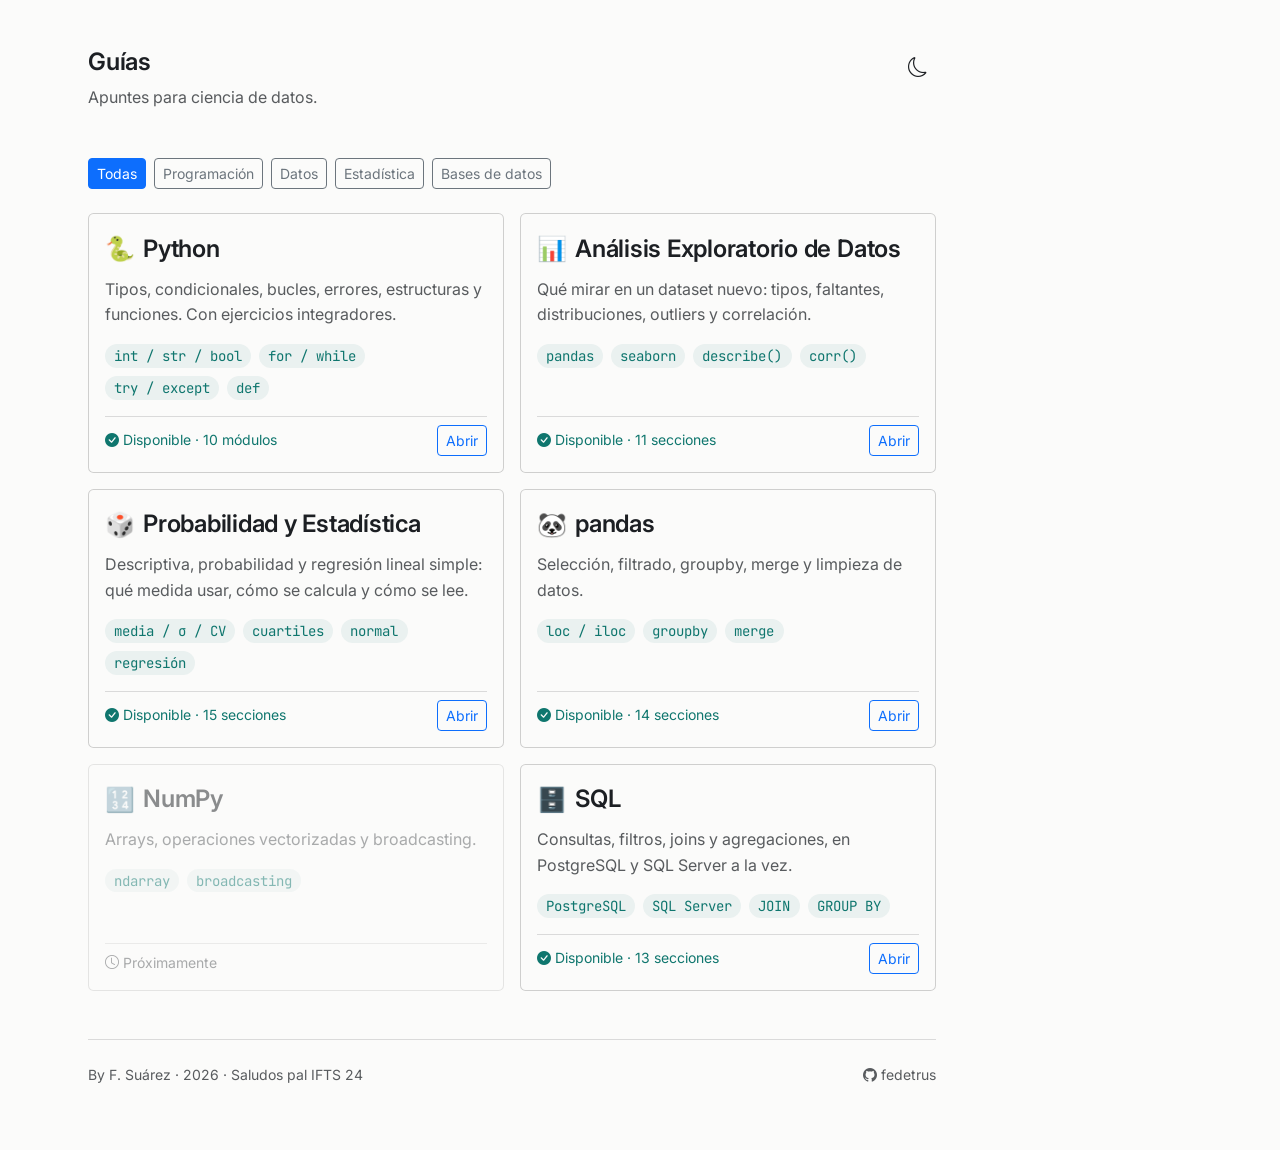
==== index.html @ 769d0e87 "Agrega la guía de SQL, en PostgreSQL y SQL Server a la vez Trece secciones: los dos motores y sus di" ====
<!doctype html>
<html lang="es" data-bs-theme="light">
<head>
<meta charset="utf-8">
<meta name="viewport" content="width=device-width, initial-scale=1">
<title>Guías</title>
<link rel="icon" href="data:image/svg+xml,<svg xmlns='http://www.w3.org/2000/svg' viewBox='0 0 100 100'><text y='.9em' font-size='90'>📚</text></svg>">
<link href="https://cdn.jsdelivr.net/npm/bootstrap@5.3.3/dist/css/bootstrap.min.css" rel="stylesheet">
<link href="https://cdn.jsdelivr.net/npm/bootstrap-icons@1.11.3/font/bootstrap-icons.min.css" rel="stylesheet">
<link href="https://fonts.googleapis.com/css2?family=Inter:wght@400;600&family=JetBrains+Mono:wght@400;600&display=swap" rel="stylesheet">
<link href="assets/guia.css" rel="stylesheet">
</head>
<body>

<main class="container px-3 px-lg-4 py-5" style="max-width:56rem">

  <!-- ── Encabezado ── -->
  <div class="d-flex justify-content-between align-items-start mb-5">
    <div>
      <h1 class="mb-2">Guías</h1>
      <p class="mb-0 text-body-secondary">Apuntes para ciencia de datos.</p>
    </div>
    <button class="btn btn-sm border-0 theme-btn flex-shrink-0" title="Cambiar tema">
      <i class="bi bi-moon fs-5"></i>
    </button>
  </div>

  <!-- ── Filtros ── -->
  <div class="d-flex flex-wrap gap-2 mb-4" id="filtros"></div>

  <!-- ── Tarjetas ── -->
  <div class="row row-cols-1 row-cols-md-2 g-3" id="grilla"></div>

  <footer class="pt-4 mt-5 border-top small text-body-secondary d-flex flex-wrap gap-2 justify-content-between">
    <span>By F. Suárez · 2026 · Saludos pal IFTS 24</span>
    <a href="https://github.com/fedetrus" class="text-decoration-none text-body-secondary">
      <i class="bi bi-github"></i> fedetrus
    </a>
  </footer>
</main>

<script src="https://cdn.jsdelivr.net/npm/bootstrap@5.3.3/dist/js/bootstrap.bundle.min.js"></script>
<script>
/* ═══════════════════════════════════════════════════════════════
   Para agregar una guía: sumá un objeto acá y creá su carpeta.
   estado: 'lista' | 'progreso' | 'pendiente'
   ═══════════════════════════════════════════════════════════════ */
const GUIAS = [
  {
    url: 'python/index.html', emoji: '🐍', titulo: 'Python',
    resumen: 'Tipos, condicionales, bucles, errores, estructuras y funciones. Con ejercicios integradores.',
    area: 'Programación', temas: ['int / str / bool', 'for / while', 'try / except', 'def'],
    partes: '10 módulos', estado: 'lista',
  },
  {
    url: 'eda/index.html', emoji: '📊', titulo: 'Análisis Exploratorio de Datos',
    resumen: 'Qué mirar en un dataset nuevo: tipos, faltantes, distribuciones, outliers y correlación.',
    area: 'Datos', temas: ['pandas', 'seaborn', 'describe()', 'corr()'],
    partes: '11 secciones', estado: 'lista',
  },
  {
    url: 'estadistica/index.html', emoji: '🎲', titulo: 'Probabilidad y Estadística',
    resumen: 'Descriptiva, probabilidad y regresión lineal simple: qué medida usar, cómo se calcula y cómo se lee.',
    area: 'Estadística', temas: ['media / σ / CV', 'cuartiles', 'normal', 'regresión'],
    partes: '15 secciones', estado: 'lista',
  },
  {
    url: 'pandas/index.html', emoji: '🐼', titulo: 'pandas',
    resumen: 'Selección, filtrado, groupby, merge y limpieza de datos.',
    area: 'Datos', temas: ['loc / iloc', 'groupby', 'merge'],
    partes: '14 secciones', estado: 'lista',
  },
  /* ── Borrá o completá estas dos ── */
  {
    url: '', emoji: '🔢', titulo: 'NumPy',
    resumen: 'Arrays, operaciones vectorizadas y broadcasting.',
    area: 'Datos', temas: ['ndarray', 'broadcasting'],
    partes: '', estado: 'pendiente',
  },
  {
    url: 'sql/index.html', emoji: '🗄️', titulo: 'SQL',
    resumen: 'Consultas, filtros, joins y agregaciones, en PostgreSQL y SQL Server a la vez.',
    area: 'Bases de datos', temas: ['PostgreSQL', 'SQL Server', 'JOIN', 'GROUP BY'],
    partes: '13 secciones', estado: 'lista',
  },
];

const ESTADO = {
  lista:     { texto: 'Disponible',    icono: 'check-circle-fill', clase: 'text-primary' },
  progreso:  { texto: 'En progreso',   icono: 'three-dots',        clase: 'text-body-secondary' },
  pendiente: { texto: 'Próximamente',  icono: 'clock',             clase: 'text-body-secondary' },
};

const grilla  = document.getElementById('grilla');
const filtros = document.getElementById('filtros');

/* ── Tarjeta ── */
const tarjeta = g => {
  const e     = ESTADO[g.estado];
  const viva  = Boolean(g.url);          // se puede abrir si tiene destino
  const temas = g.temas.map(t =>
    `<span class="badge rounded-pill bg-primary-subtle text-primary fw-normal">${t}</span>`).join('');

  return `<div class="col" data-area="${g.area}">
    <div class="card h-100 ${viva ? '' : 'opacity-50'}">
      <div class="card-body d-flex flex-column">
        <div class="d-flex align-items-center gap-2 mb-2">
          <span class="fs-4">${g.emoji}</span>
          <h2 class="mb-0">${g.titulo}</h2>
        </div>
        <p class="mb-3 text-body-secondary">${g.resumen}</p>
        <div class="d-flex flex-wrap gap-2 mb-3">${temas}</div>
        <div class="mt-auto d-flex align-items-center justify-content-between pt-2 border-top">
          <span class="small ${e.clase}"><i class="bi bi-${e.icono}"></i> ${e.texto}${g.partes ? ' · ' + g.partes : ''}</span>
          ${viva ? `<a href="${g.url}" class="btn btn-sm btn-outline-primary stretched-link">Abrir</a>` : ''}
        </div>
      </div>
    </div>
  </div>`;
};

/* ── Filtros por área ── */
const areas = ['Todas', ...new Set(GUIAS.map(g => g.area))];
const pintar = area => {
  grilla.innerHTML = GUIAS.filter(g => area === 'Todas' || g.area === area).map(tarjeta).join('');
  filtros.querySelectorAll('button').forEach(b =>
    b.className = `btn btn-sm ${b.textContent === area ? 'btn-primary' : 'btn-outline-secondary'}`);
};
filtros.innerHTML = areas.map(a => `<button type="button">${a}</button>`).join('');
filtros.querySelectorAll('button').forEach(b =>
  b.addEventListener('click', () => pintar(b.textContent)));
pintar('Todas');
</script>
<script src="assets/guia.js"></script>
</body>
</html>
---- assets/guia.css ----
/* ═══════════════════════════════════════════════════════════════
   Guías — único archivo de estilo. Todo se cambia acá.
   Casi todo son variables de Bootstrap sobrescritas: así sus
   componentes (tablas, cards, badges, offcanvas) toman el tema
   solos y no hay que estilarlos uno por uno.
   ═══════════════════════════════════════════════════════════════ */

/* ── 1. Tipografía: 2 familias, 3 tamaños ── */
:root{
  --bs-font-sans-serif: 'Inter', system-ui, -apple-system, 'Segoe UI', sans-serif;
  --bs-font-monospace:  'JetBrains Mono', ui-monospace, Menlo, monospace;
  --bs-body-font-size:  1rem;      /* cuerpo   */
  --t-lg:               1.5rem;    /* títulos  */
  --t-sm:               .875rem;   /* apoyo    */
  --bs-body-line-height: 1.6;
  --bs-border-radius:   .35rem;
}

/* ── 2. Color: un acento + rojo solo para errores ── */
[data-bs-theme="light"]{
  --bs-body-bg:#fbfbfa;  --bs-body-color:#1c1f23;  --bs-emphasis-color-rgb:28,31,35;
  --bs-primary:#0f766e;  --bs-primary-rgb:15,118,110;
  --bs-primary-bg-subtle:#0f766e12;
  --bs-danger:#b42318;   --bs-danger-rgb:180,35,24;
  --bs-danger-bg-subtle:#b4231810;
  --bs-border-color:#1c1f2326;
  --bs-code-color:#0f766e;
}
[data-bs-theme="dark"]{
  --bs-body-bg:#16191c;  --bs-body-color:#e7e9ea;  --bs-emphasis-color-rgb:231,233,234;
  --bs-primary:#5eead4;  --bs-primary-rgb:94,234,212;
  --bs-primary-bg-subtle:#5eead418;
  --bs-danger:#f97066;   --bs-danger-rgb:249,112,102;
  --bs-danger-bg-subtle:#f9706618;
  --bs-border-color:#e7e9ea26;
  --bs-code-color:#5eead4;
}

/* ── 3. Lo poco que Bootstrap no define ── */
html{ scroll-behavior:smooth; }
body{ padding-bottom:5rem; }                                  /* espacio para la barra inferior */
h1,h2{ font-size:var(--t-lg); font-weight:600; letter-spacing:-.01em; }
h3   { font-size:1rem; font-weight:600; text-transform:uppercase;
       letter-spacing:.06em; opacity:.65; }
code,pre,table,.badge,.nav-link,.small,small,figcaption{ font-size:var(--t-sm); }
table,.badge{ font-family:var(--bs-font-monospace); }

pre{ font-family:var(--bs-font-monospace); margin:0; overflow-x:auto;
     padding:.85rem 1rem; border-radius:var(--bs-border-radius);
     background:rgba(var(--bs-emphasis-color-rgb),.05);
     border-left:3px solid var(--bs-primary); }
pre.out{ background:transparent; opacity:.7; padding:.5rem 1rem;
         border-left:2px dashed rgba(var(--bs-emphasis-color-rgb),.3); }
pre .cm{ opacity:.5; }                                        /* comentarios dentro del código */
pre .kw{ color:var(--bs-primary); font-weight:600; }          /* palabras clave (SQL) */

/* ── 4. Layout: aside fijo a la derecha (Bootstrap no lo trae) ── */
@media (min-width:992px){
  body{ padding-bottom:1rem; padding-right:16rem; }
  .bottombar{ display:none; }
  .sidebar-lg{ position:fixed; inset:0 0 0 auto; width:16rem; overflow-y:auto;
               border-left:1px solid var(--bs-border-color); padding:1.5rem 1rem; }
}
@media (max-width:991.98px){ .sidebar-lg{ display:none; } }
.bottombar{ position:fixed; inset:auto 0 0 0; z-index:1030;
            background:color-mix(in srgb, var(--bs-body-bg) 92%, var(--bs-body-color));
            border-top:1px solid var(--bs-border-color); backdrop-filter:blur(8px); }

/* ── 5. Modo de lectura: scroll continuo o un módulo por vez ── */
section{ scroll-margin-top:1.5rem; }
[data-mode="panels"] section{ display:none; }
[data-mode="panels"] section.is-active{ display:block; animation:fade .35s ease; }
@keyframes fade{ from{ opacity:0; transform:translateY(8px); } to{ opacity:1; transform:none; } }

/* ── 6. Índice ── */
.nav-link{ color:var(--bs-body-color); opacity:.7; cursor:pointer;
           border-radius:var(--bs-border-radius); padding:.4rem .6rem; }
.nav-link.active{ background:var(--bs-primary-bg-subtle); color:var(--bs-primary);
                  font-weight:600; opacity:1; }
#toc .nav-link{ padding:.55rem .7rem; }
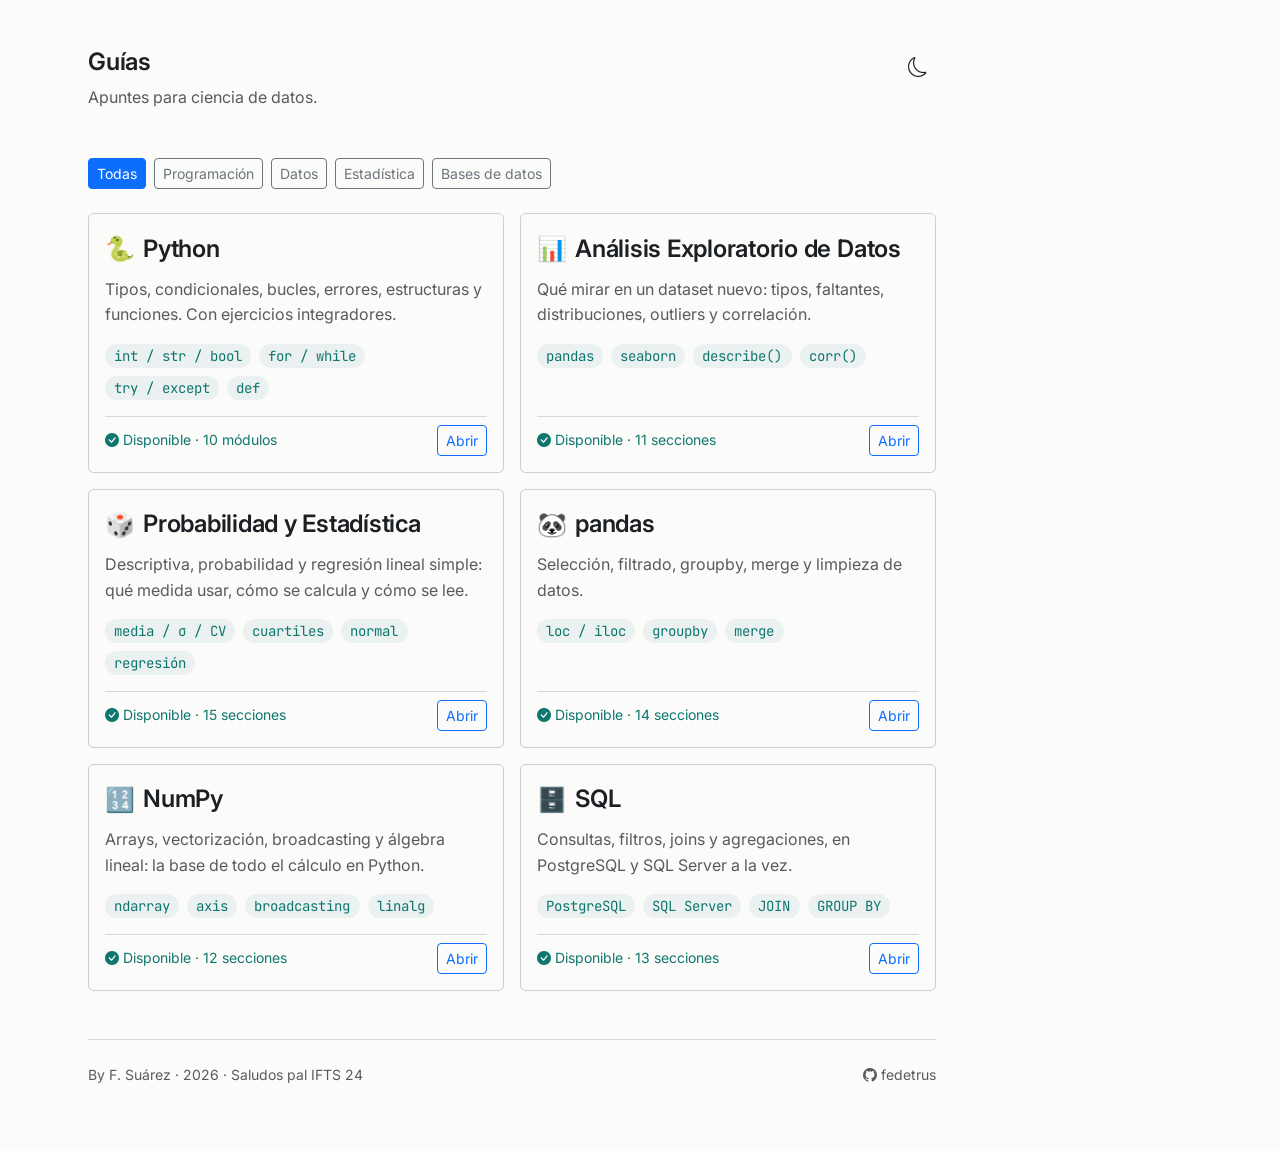
==== commit 7a287b23: "Agrega la guía de NumPy Doce secciones: qué es un array y por qué es rápido, creación, forma y tipo," ====
--- a/index.html
+++ b/index.html
@@ -70,12 +70,11 @@
     area: 'Datos', temas: ['loc / iloc', 'groupby', 'merge'],
     partes: '14 secciones', estado: 'lista',
   },
-  /* ── Borrá o completá estas dos ── */
   {
-    url: '', emoji: '🔢', titulo: 'NumPy',
-    resumen: 'Arrays, operaciones vectorizadas y broadcasting.',
-    area: 'Datos', temas: ['ndarray', 'broadcasting'],
-    partes: '', estado: 'pendiente',
+    url: 'numpy/index.html', emoji: '🔢', titulo: 'NumPy',
+    resumen: 'Arrays, vectorización, broadcasting y álgebra lineal: la base de todo el cálculo en Python.',
+    area: 'Datos', temas: ['ndarray', 'axis', 'broadcasting', 'linalg'],
+    partes: '12 secciones', estado: 'lista',
   },
   {
     url: 'sql/index.html', emoji: '🗄️', titulo: 'SQL',
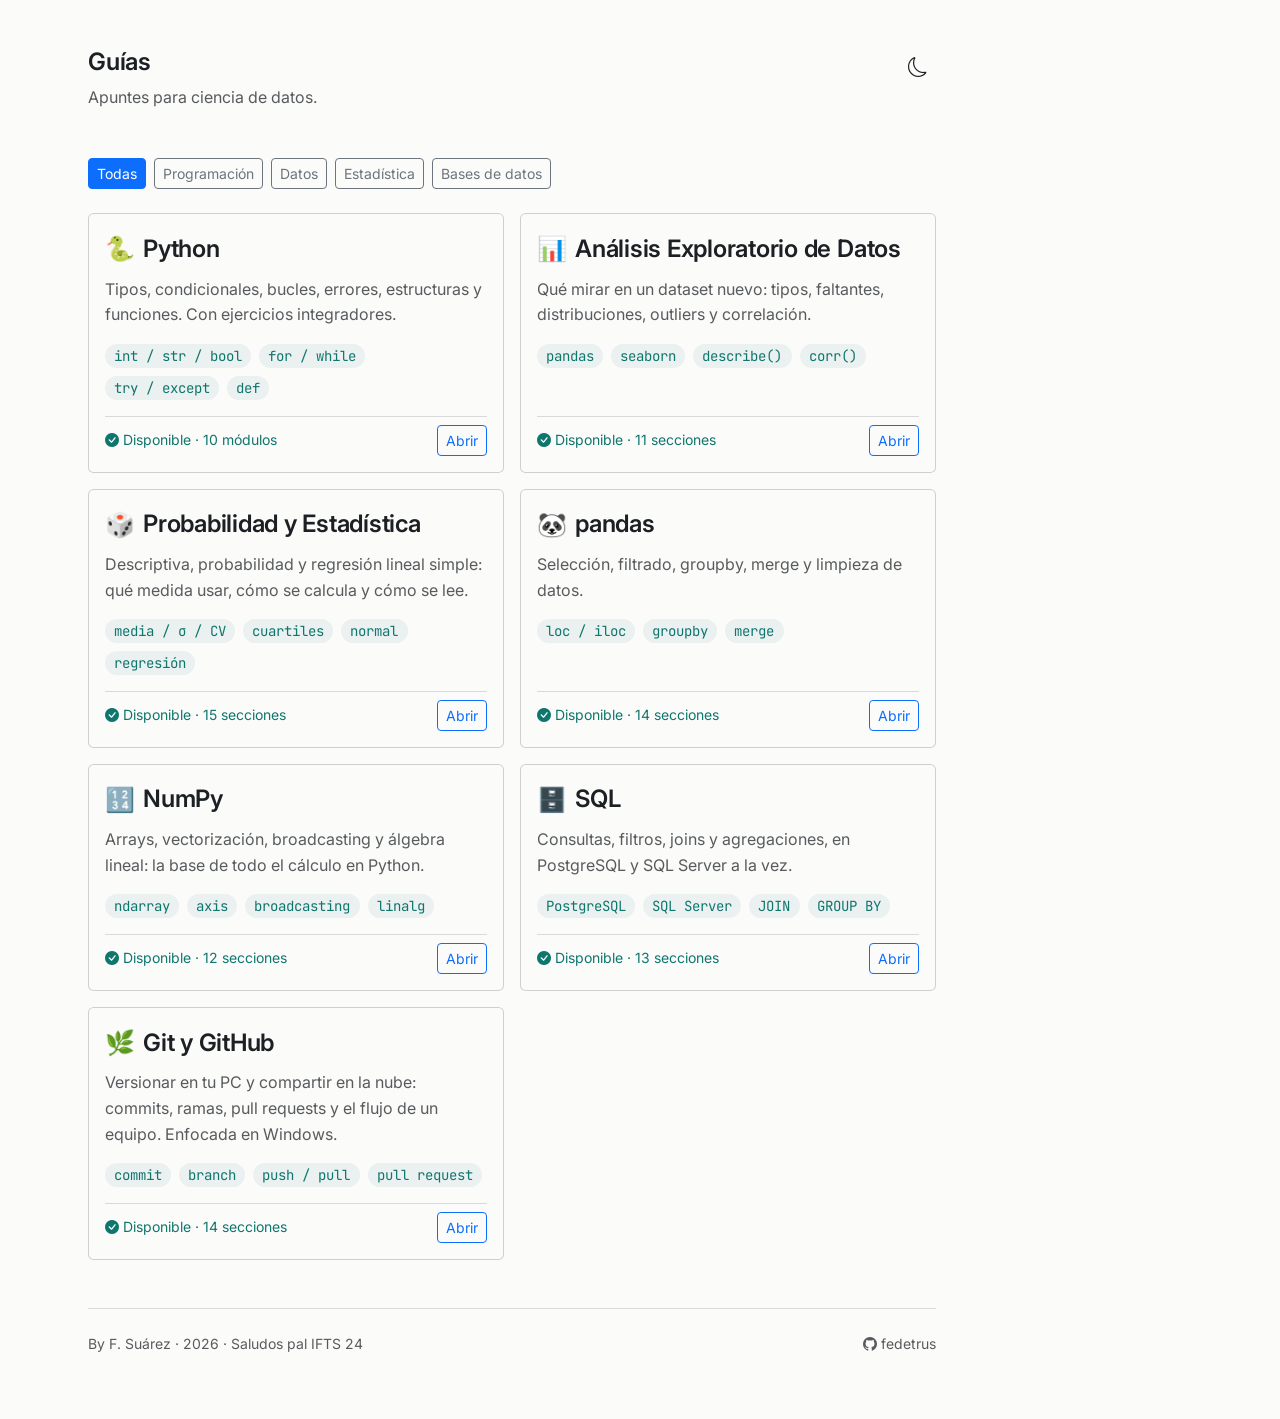
==== commit ab6be55c: "Agrega la guía de Git y GitHub Co-Authored-By: Claude Opus 5 (1M context) <noreply@anthropic.com> Cl" ====
--- a/index.html
+++ b/index.html
@@ -82,6 +82,12 @@
     area: 'Bases de datos', temas: ['PostgreSQL', 'SQL Server', 'JOIN', 'GROUP BY'],
     partes: '13 secciones', estado: 'lista',
   },
+  {
+    url: 'git/index.html', emoji: '🌿', titulo: 'Git y GitHub',
+    resumen: 'Versionar en tu PC y compartir en la nube: commits, ramas, pull requests y el flujo de un equipo. Enfocada en Windows.',
+    area: 'Programación', temas: ['commit', 'branch', 'push / pull', 'pull request'],
+    partes: '14 secciones', estado: 'lista',
+  },
 ];
 
 const ESTADO = {
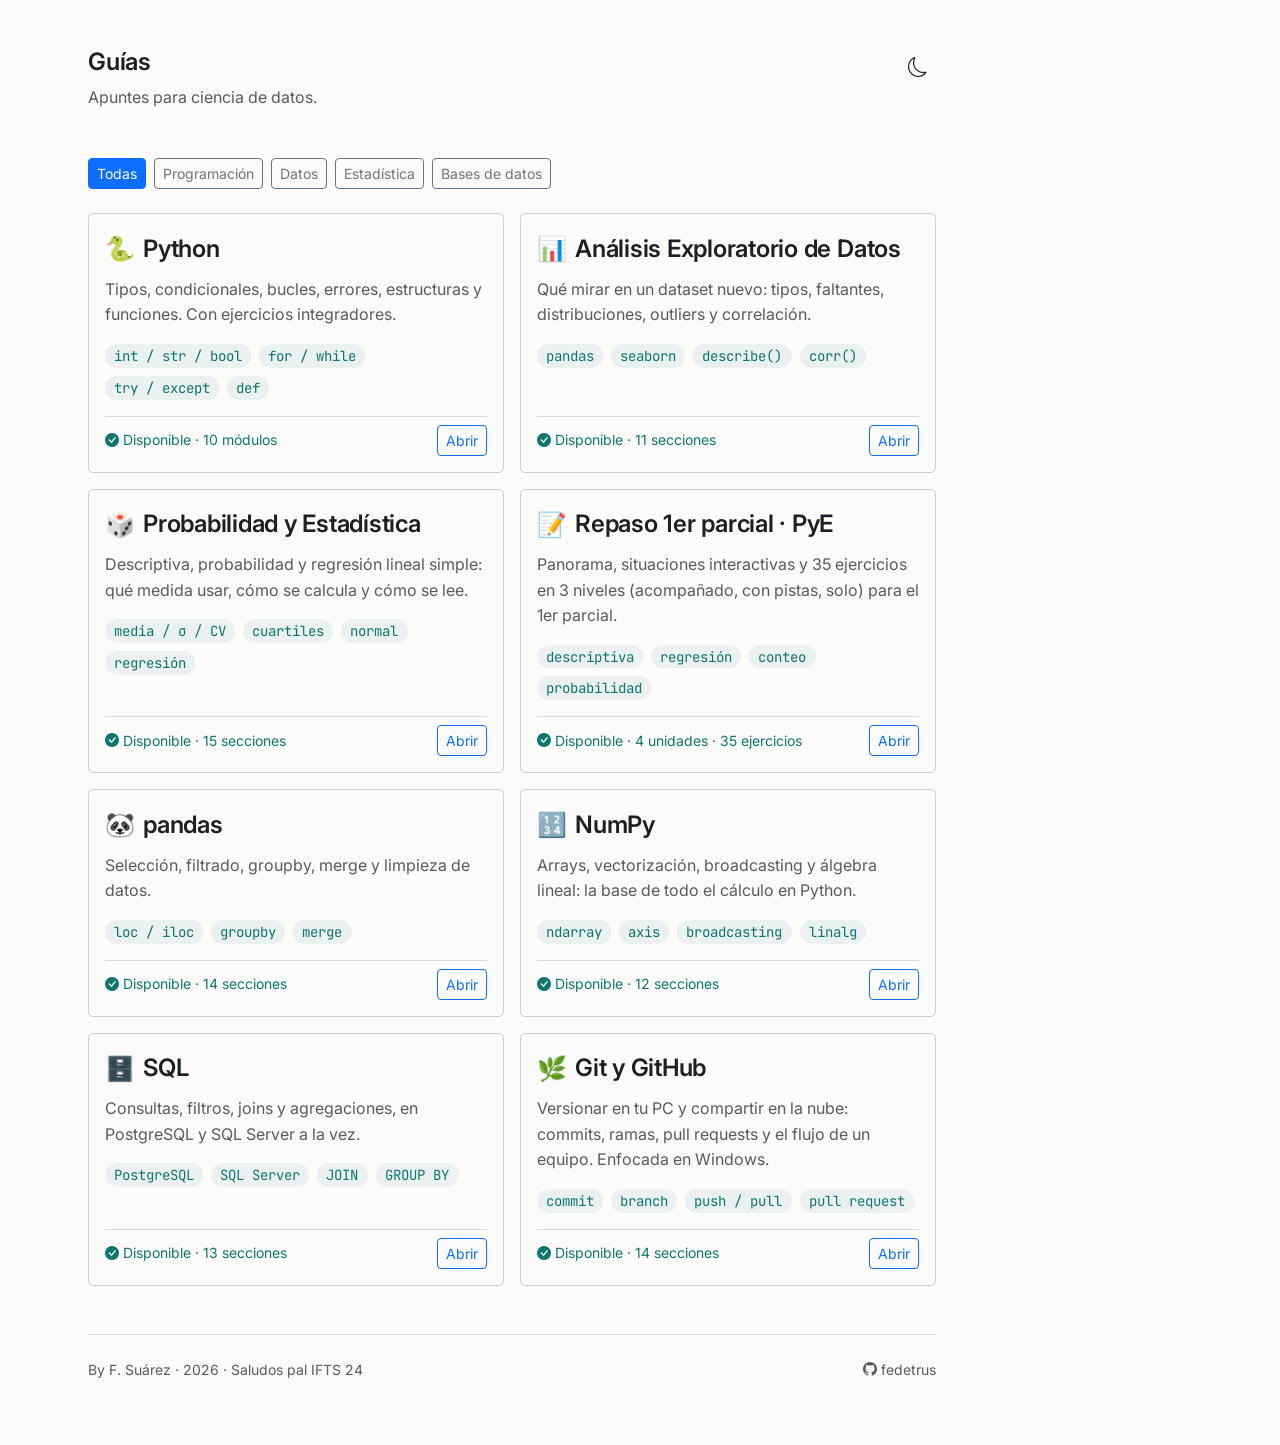
==== commit 7f326230: "Agrega el repaso del 1er parcial de PyE Página interactiva para preparar el primer parcial de Probab" ====
--- a/index.html
+++ b/index.html
@@ -63,6 +63,12 @@
     resumen: 'Descriptiva, probabilidad y regresión lineal simple: qué medida usar, cómo se calcula y cómo se lee.',
     area: 'Estadística', temas: ['media / σ / CV', 'cuartiles', 'normal', 'regresión'],
     partes: '15 secciones', estado: 'lista',
+  },
+  {
+    url: 'parcial-pye/index.html', emoji: '📝', titulo: 'Repaso 1er parcial · PyE',
+    resumen: 'Panorama, situaciones interactivas y 35 ejercicios en 3 niveles (acompañado, con pistas, solo) para el 1er parcial.',
+    area: 'Estadística', temas: ['descriptiva', 'regresión', 'conteo', 'probabilidad'],
+    partes: '4 unidades · 35 ejercicios', estado: 'lista',
   },
   {
     url: 'pandas/index.html', emoji: '🐼', titulo: 'pandas',
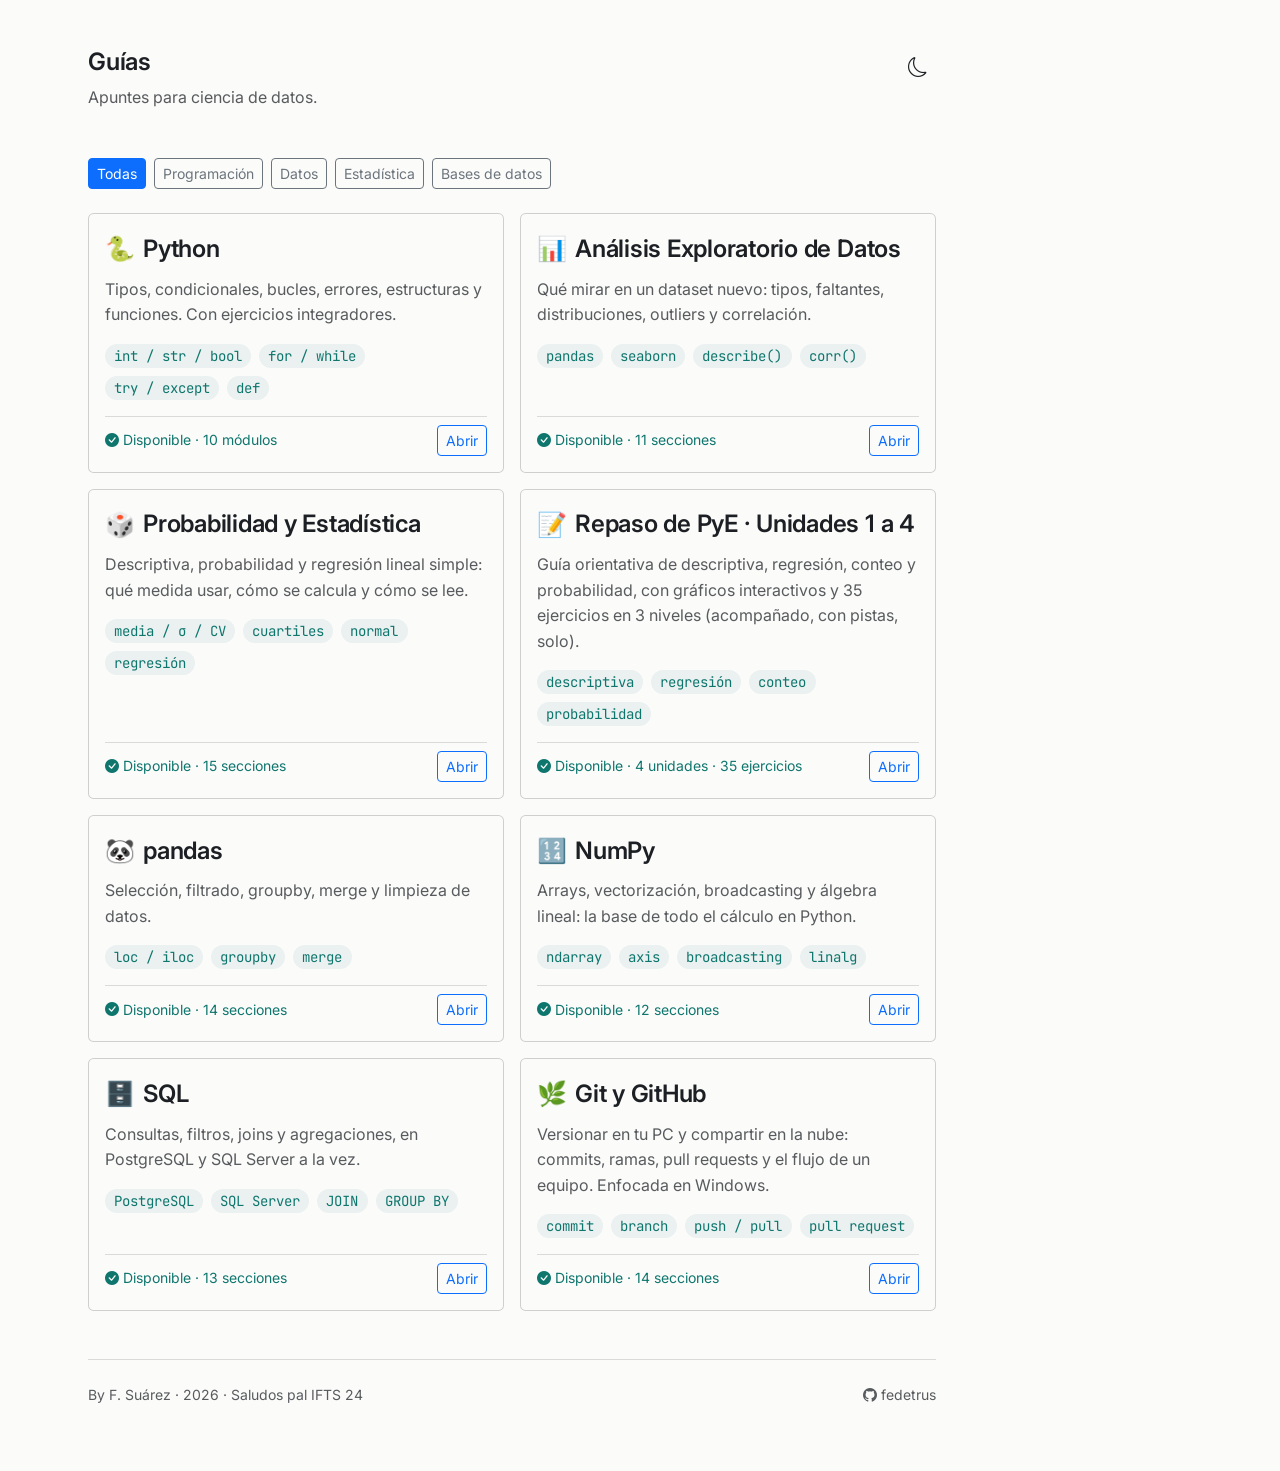
==== commit ddc6fc2f: "Renombra el repaso de PyE a guía orientativa de las unidades 1 a 4 La guía ya no se presenta como pr" ====
--- a/index.html
+++ b/index.html
@@ -65,8 +65,8 @@
     partes: '15 secciones', estado: 'lista',
   },
   {
-    url: 'parcial-pye/index.html', emoji: '📝', titulo: 'Repaso 1er parcial · PyE',
-    resumen: 'Panorama, situaciones interactivas y 35 ejercicios en 3 niveles (acompañado, con pistas, solo) para el 1er parcial.',
+    url: 'repaso-pye/index.html', emoji: '📝', titulo: 'Repaso de PyE · Unidades 1 a 4',
+    resumen: 'Guía orientativa de descriptiva, regresión, conteo y probabilidad, con gráficos interactivos y 35 ejercicios en 3 niveles (acompañado, con pistas, solo).',
     area: 'Estadística', temas: ['descriptiva', 'regresión', 'conteo', 'probabilidad'],
     partes: '4 unidades · 35 ejercicios', estado: 'lista',
   },
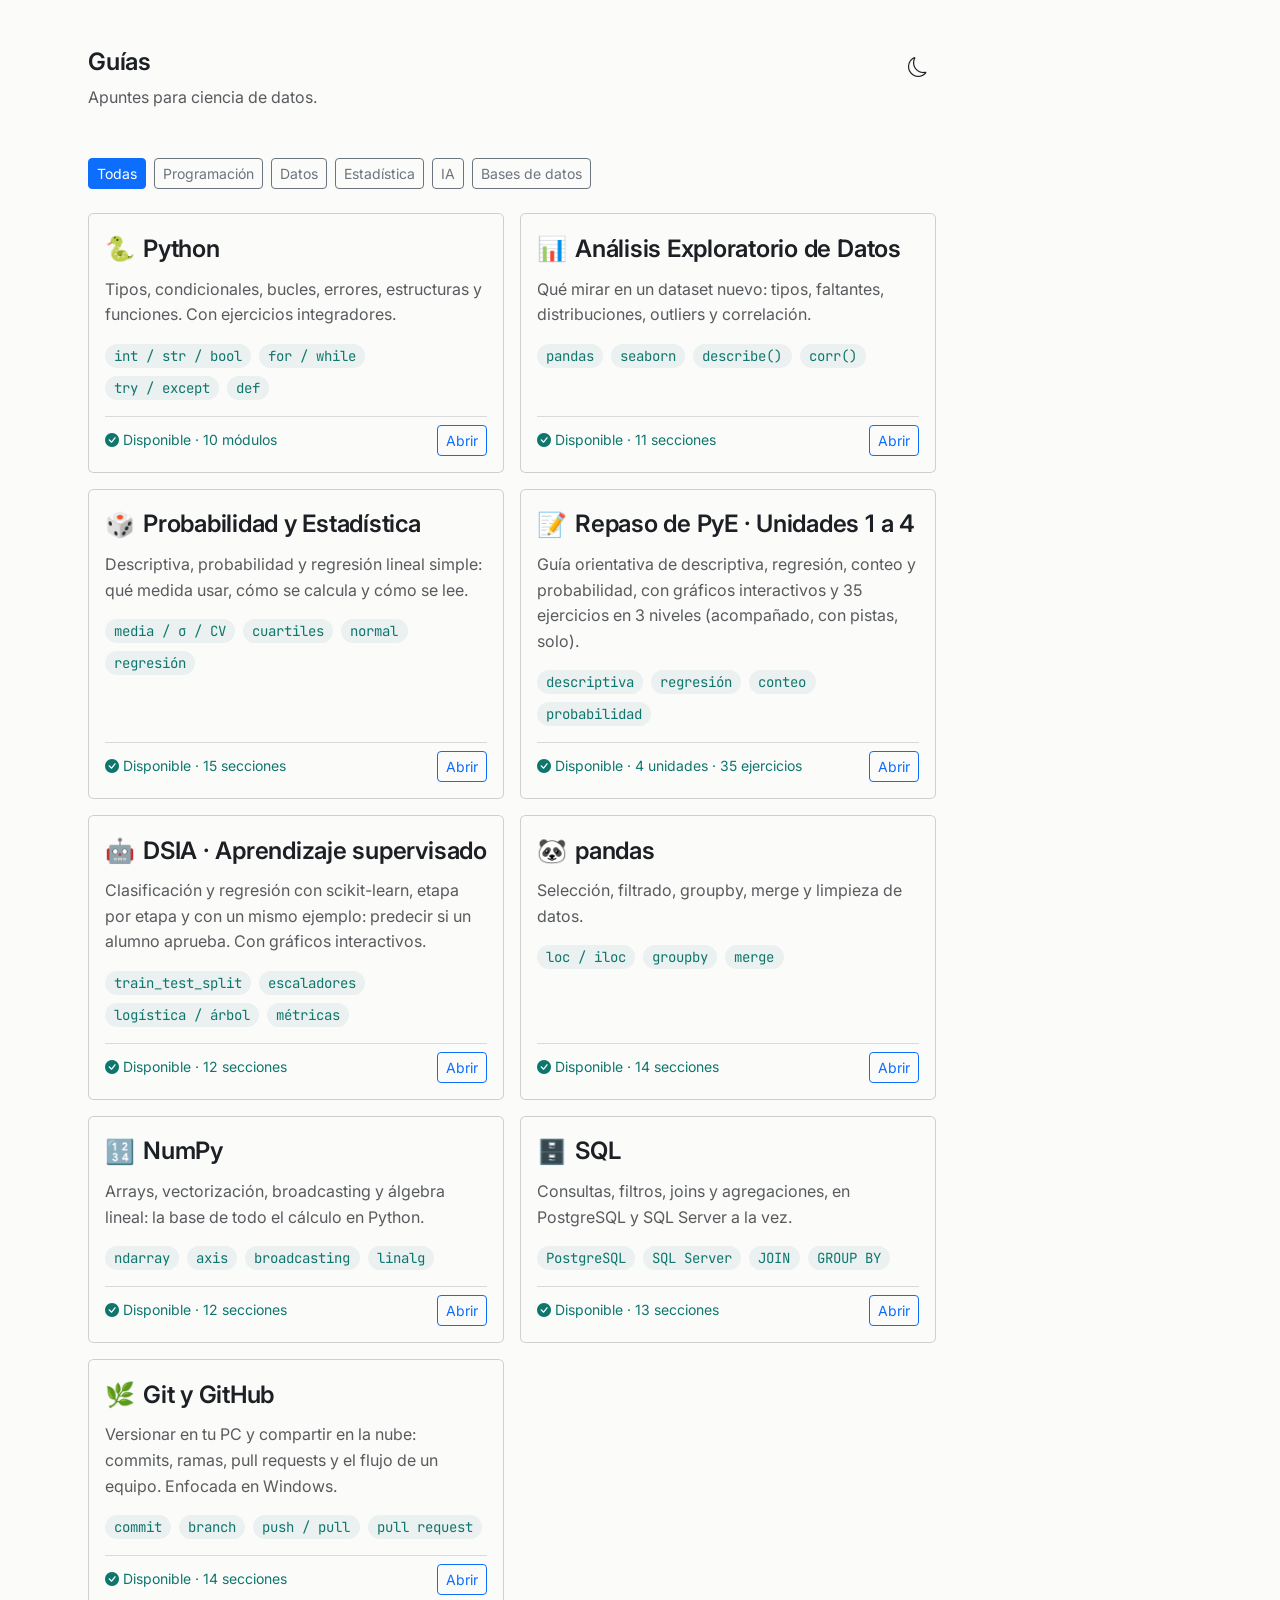
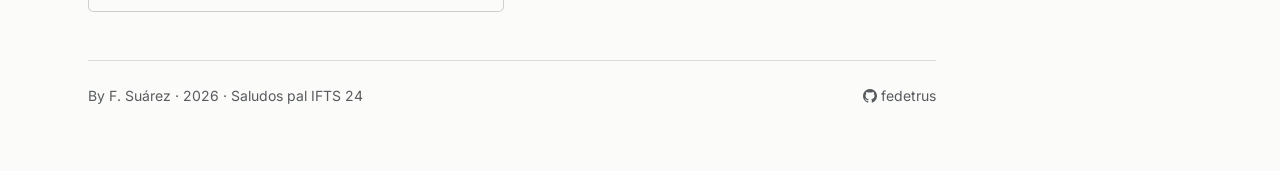
==== commit f014f8c6: "Agrega la guía de aprendizaje supervisado de DSIA Clasificación y regresión con scikit-learn en 5 et" ====
--- a/index.html
+++ b/index.html
@@ -69,6 +69,12 @@
     resumen: 'Guía orientativa de descriptiva, regresión, conteo y probabilidad, con gráficos interactivos y 35 ejercicios en 3 niveles (acompañado, con pistas, solo).',
     area: 'Estadística', temas: ['descriptiva', 'regresión', 'conteo', 'probabilidad'],
     partes: '4 unidades · 35 ejercicios', estado: 'lista',
+  },
+  {
+    url: 'dsia-supervisado/index.html', emoji: '🤖', titulo: 'DSIA · Aprendizaje supervisado',
+    resumen: 'Clasificación y regresión con scikit-learn, etapa por etapa y con un mismo ejemplo: predecir si un alumno aprueba. Con gráficos interactivos.',
+    area: 'IA', temas: ['train_test_split', 'escaladores', 'logística / árbol', 'métricas'],
+    partes: '12 secciones', estado: 'lista',
   },
   {
     url: 'pandas/index.html', emoji: '🐼', titulo: 'pandas',
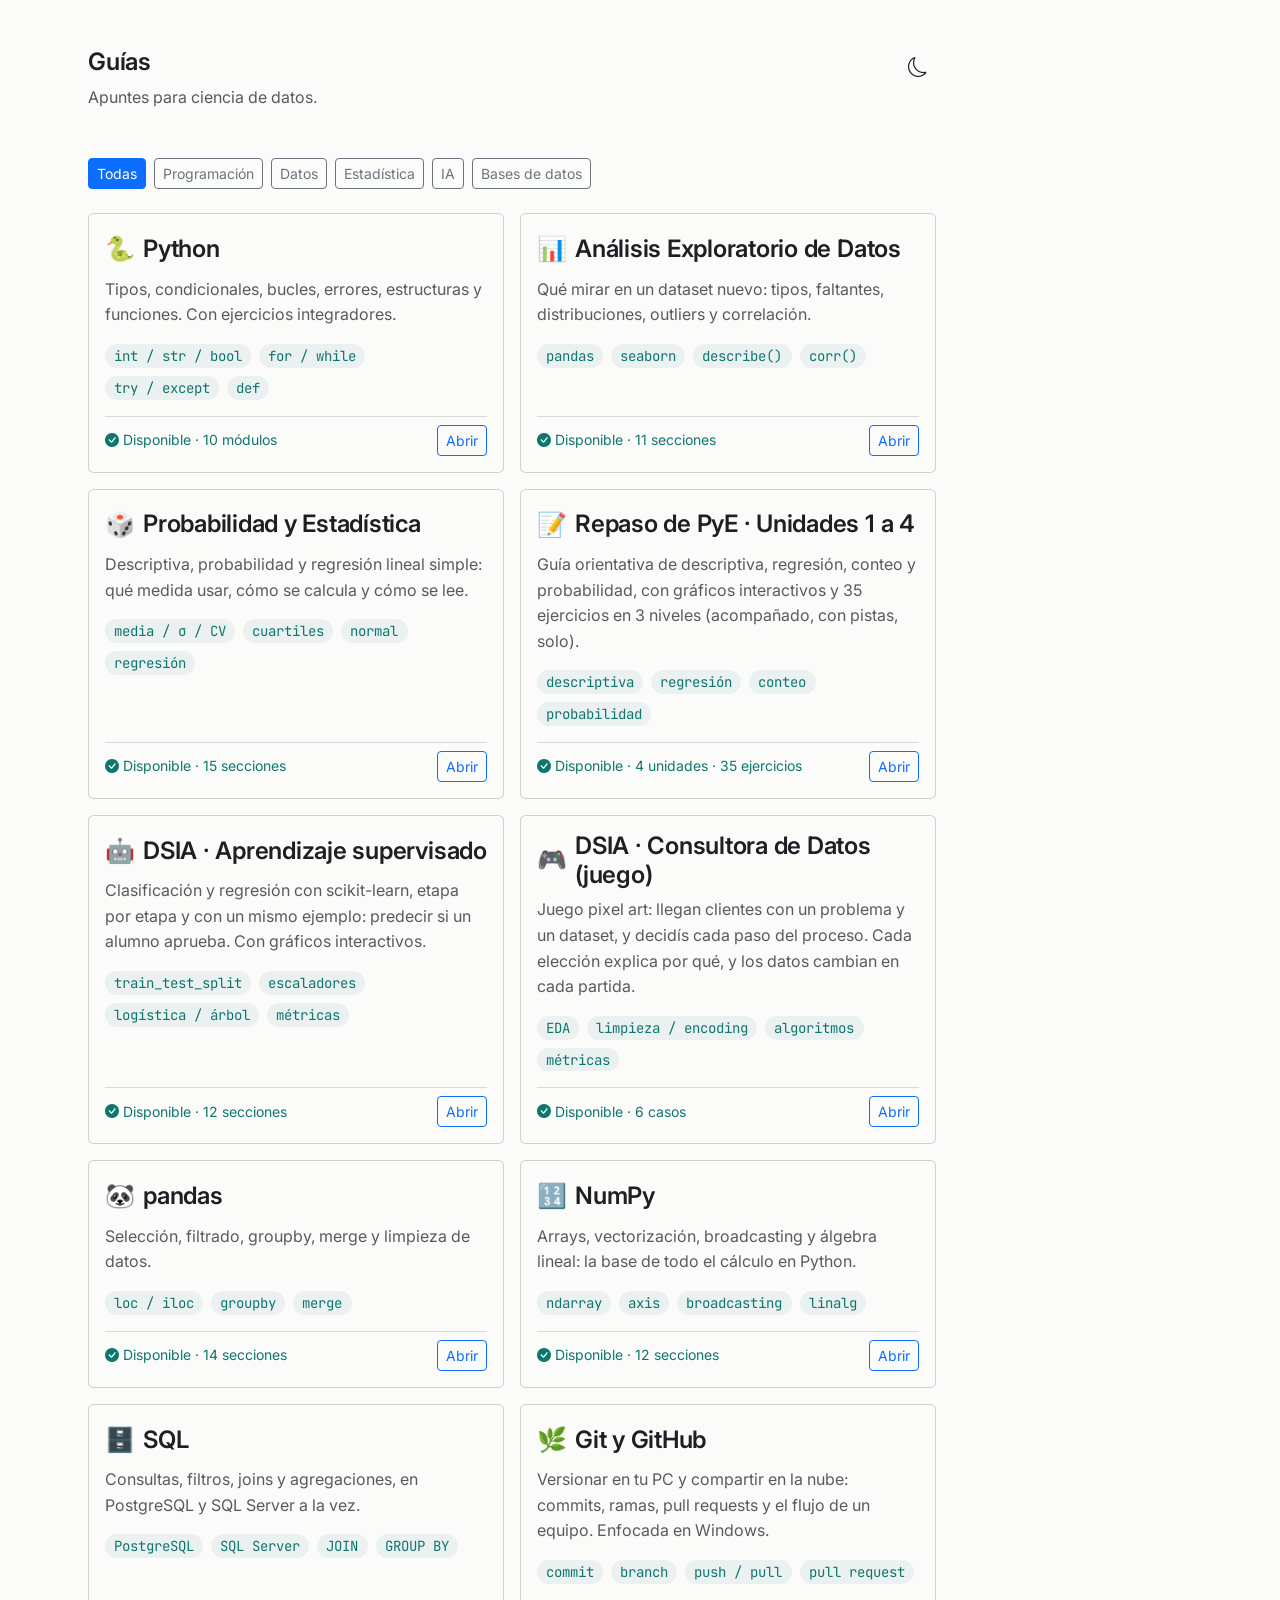
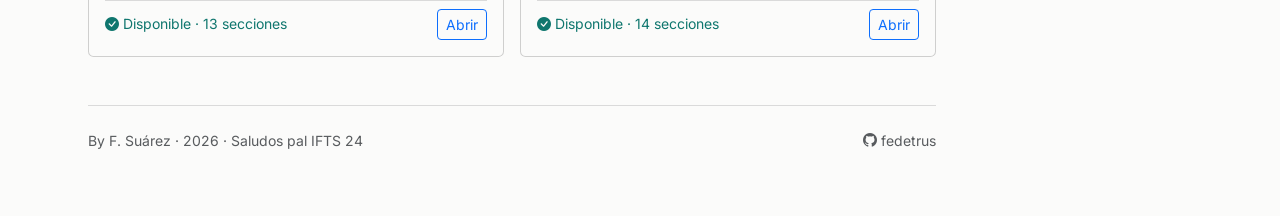
==== commit f2de0570: "Agrega el juego de repaso Consultora de Datos de DSIA Juego pixel art autocontenido con 6 casos (4 n" ====
--- a/index.html
+++ b/index.html
@@ -77,6 +77,12 @@
     partes: '12 secciones', estado: 'lista',
   },
   {
+    url: 'juego-dsia/index.html', emoji: '🎮', titulo: 'DSIA · Consultora de Datos (juego)',
+    resumen: 'Juego pixel art: llegan clientes con un problema y un dataset, y decidís cada paso del proceso. Cada elección explica por qué, y los datos cambian en cada partida.',
+    area: 'IA', temas: ['EDA', 'limpieza / encoding', 'algoritmos', 'métricas'],
+    partes: '6 casos', estado: 'lista',
+  },
+  {
     url: 'pandas/index.html', emoji: '🐼', titulo: 'pandas',
     resumen: 'Selección, filtrado, groupby, merge y limpieza de datos.',
     area: 'Datos', temas: ['loc / iloc', 'groupby', 'merge'],
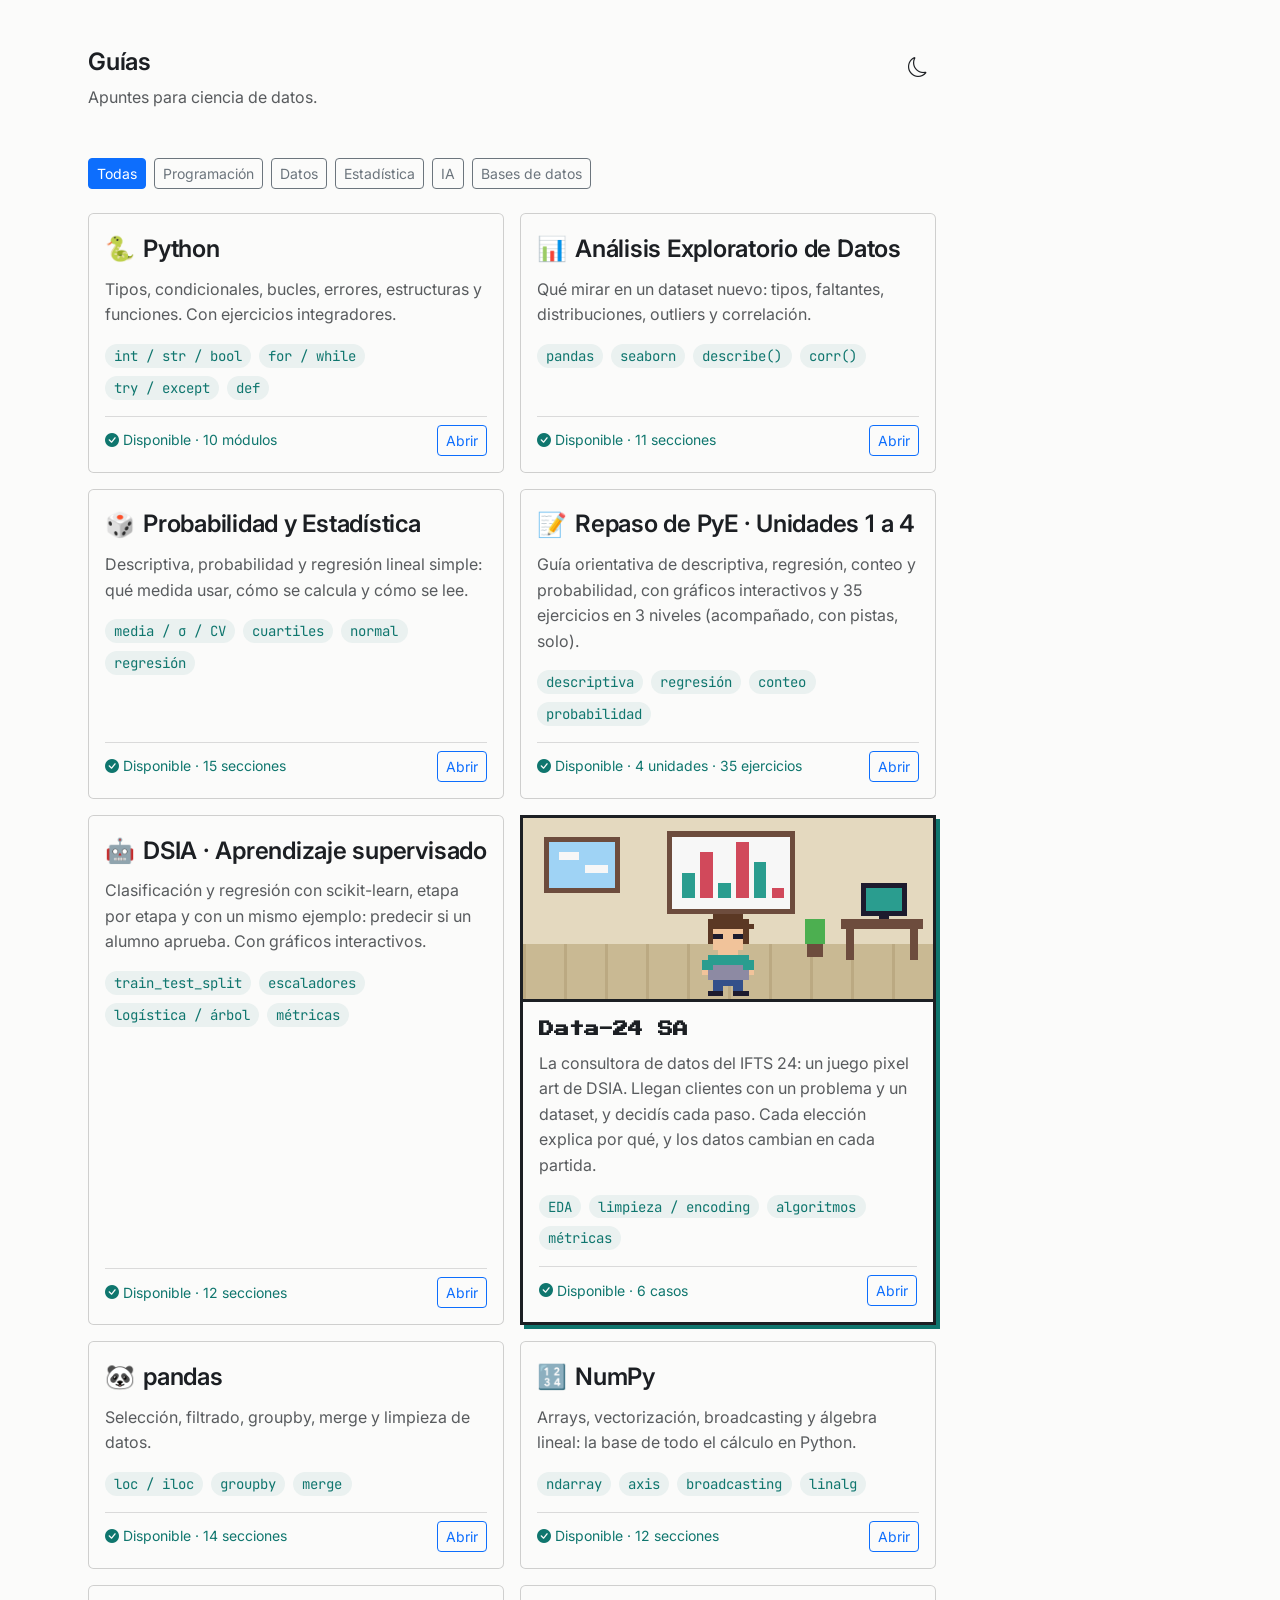
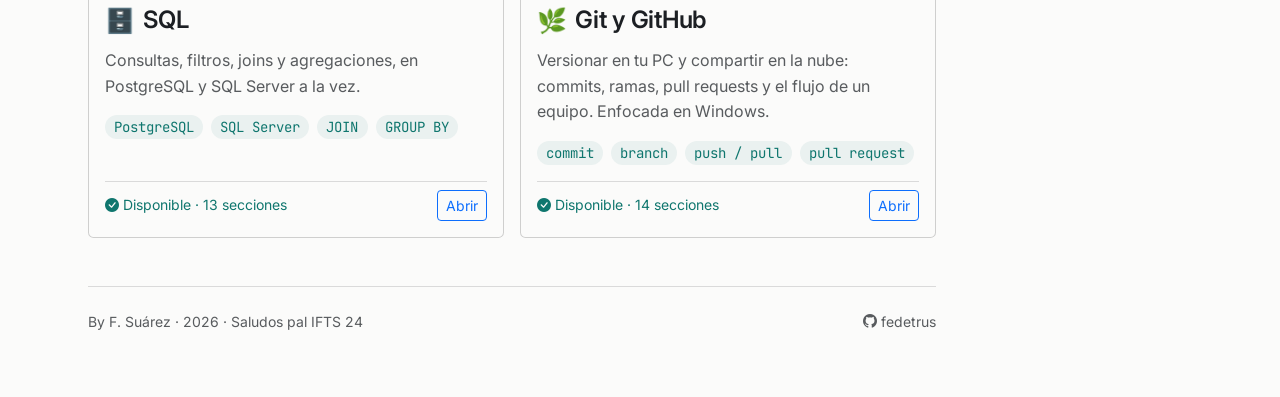
==== commit 333dd2cf: "Renombra el juego a Data-24 SA y le da una tarjeta pixel art La tarjeta muestra al científico del ju" ====
--- a/index.html
+++ b/index.html
@@ -7,7 +7,7 @@
 <link rel="icon" href="data:image/svg+xml,<svg xmlns='http://www.w3.org/2000/svg' viewBox='0 0 100 100'><text y='.9em' font-size='90'>📚</text></svg>">
 <link href="https://cdn.jsdelivr.net/npm/bootstrap@5.3.3/dist/css/bootstrap.min.css" rel="stylesheet">
 <link href="https://cdn.jsdelivr.net/npm/bootstrap-icons@1.11.3/font/bootstrap-icons.min.css" rel="stylesheet">
-<link href="https://fonts.googleapis.com/css2?family=Inter:wght@400;600&family=JetBrains+Mono:wght@400;600&display=swap" rel="stylesheet">
+<link href="https://fonts.googleapis.com/css2?family=Inter:wght@400;600&family=JetBrains+Mono:wght@400;600&family=Press+Start+2P&display=swap" rel="stylesheet">
 <link href="assets/guia.css" rel="stylesheet">
 </head>
 <body>
@@ -44,6 +44,7 @@
 /* ═══════════════════════════════════════════════════════════════
    Para agregar una guía: sumá un objeto acá y creá su carpeta.
    estado: 'lista' | 'progreso' | 'pendiente'
+   imagen / pixel (opcionales): imagen arriba de la tarjeta y estilo pixel art
    ═══════════════════════════════════════════════════════════════ */
 const GUIAS = [
   {
@@ -77,8 +78,9 @@
     partes: '12 secciones', estado: 'lista',
   },
   {
-    url: 'juego-dsia/index.html', emoji: '🎮', titulo: 'DSIA · Consultora de Datos (juego)',
-    resumen: 'Juego pixel art: llegan clientes con un problema y un dataset, y decidís cada paso del proceso. Cada elección explica por qué, y los datos cambian en cada partida.',
+    url: 'juego-dsia/index.html', emoji: '🎮', titulo: 'Data-24 SA',
+    imagen: 'juego-dsia/portada.svg', pixel: true,
+    resumen: 'La consultora de datos del IFTS 24: un juego pixel art de DSIA. Llegan clientes con un problema y un dataset, y decidís cada paso. Cada elección explica por qué, y los datos cambian en cada partida.',
     area: 'IA', temas: ['EDA', 'limpieza / encoding', 'algoritmos', 'métricas'],
     partes: '6 casos', estado: 'lista',
   },
@@ -125,10 +127,11 @@
     `<span class="badge rounded-pill bg-primary-subtle text-primary fw-normal">${t}</span>`).join('');
 
   return `<div class="col" data-area="${g.area}">
-    <div class="card h-100 ${viva ? '' : 'opacity-50'}">
+    <div class="card h-100 ${viva ? '' : 'opacity-50'} ${g.pixel ? 'card-pixel' : ''}">
+      ${g.imagen ? `<img src="${g.imagen}" class="card-img-top" alt="" loading="lazy">` : ''}
       <div class="card-body d-flex flex-column">
         <div class="d-flex align-items-center gap-2 mb-2">
-          <span class="fs-4">${g.emoji}</span>
+          ${g.imagen ? '' : `<span class="fs-4">${g.emoji}</span>`}
           <h2 class="mb-0">${g.titulo}</h2>
         </div>
         <p class="mb-3 text-body-secondary">${g.resumen}</p>
--- a/assets/guia.css
+++ b/assets/guia.css
@@ -78,3 +78,8 @@
 .nav-link.active{ background:var(--bs-primary-bg-subtle); color:var(--bs-primary);
                   font-weight:600; opacity:1; }
 #toc .nav-link{ padding:.55rem .7rem; }
+
+/* Tarjeta pixel art (juego Data-24 SA): bordes rectos, sombra de pixel y título en letra pixel */
+.card-pixel{ border:3px solid var(--bs-body-color); border-radius:0; box-shadow:4px 4px 0 var(--bs-primary); overflow:hidden; }
+.card-pixel .card-img-top{ border-radius:0; border-bottom:3px solid var(--bs-body-color); image-rendering:pixelated; aspect-ratio:160/72; object-fit:cover; }
+.card-pixel h2{ font-family:'Press Start 2P',monospace; font-size:.95rem; line-height:1.6; }
